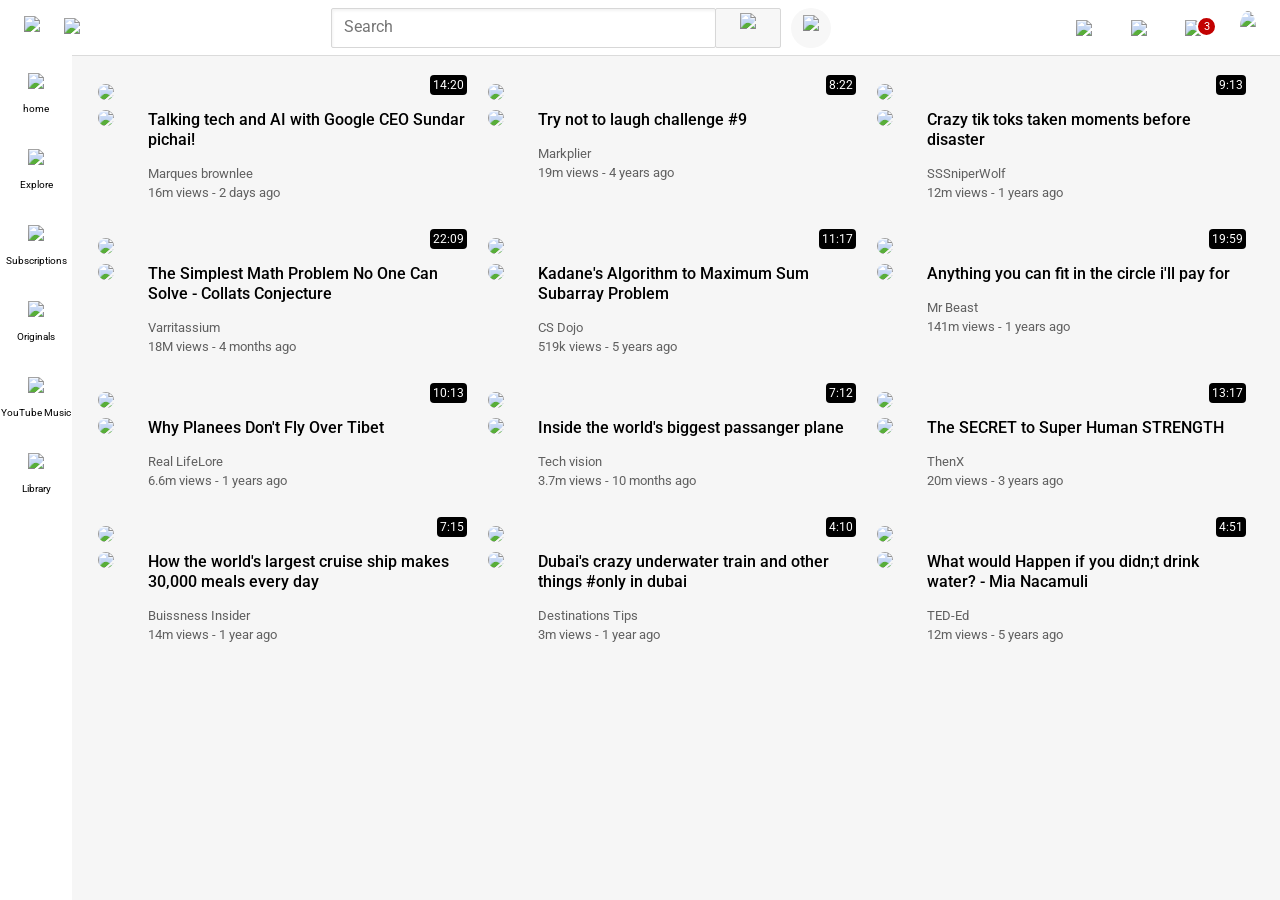
==== index.html @ e35937d2 "Add files via upload" ====
<!DOCTYPE html>
<html>
    <head>
        <title>
            karthik-rathor-youtube-Clone.com
        </title>
        <link rel="stylesheet" href="Style.css">
        <link rel="Stylesheet" href="Header.css">
        <link rel="stylesheet" href="Side-Bar.css">
        <link rel="preconnect" href="https://fonts.googleapis.com">
        <link rel="preconnect" href="https://fonts.gstatic.com" crossorigin>
        <link href="https://fonts.googleapis.com/css2?family=Montserrat:ital,wght@0,100..900;1,100..900&family=Roboto:ital,wght@0,100..900;1,100..900&display=swap" rel="stylesheet">
    </head>
    <body style=" margin: 0px;
                    background-color: rgb(246, 246, 246);
                    padding-left: 98px;
                    padding-top: 84px;
                    padding-right: 28px;">
                    
        <div class="header">
            <div class="left-section">
                <img src="/YOUTUBE.htmll/icons/three-line-menu.svg" class="three-line-menu">
                <img src="/YOUTUBE.htmll/icons/youtube-logo.svg" class="yt-logo">
            </div>
            <div class="middle-section">
                <input type="search" placeholder="Search" class="search-box">
                <button class="search-icon-btn">
                    <img src="/YOUTUBE.htmll/icons/search.svg" class="search-icon">
                    <div class="tooltip">
                        Search
                    </div>
                </button>
                <button class="voice-search-icon-btn">
                    <img src="/YOUTUBE.htmll/icons/voice-search-icon.svg" class="voice-search-icon">
                    <div class="tooltip-2">
                        Search with your Voice
                    </div>
                </button>
            </div>
            <div class="right-section">
                <div class="upload-icon-tooltip">
                    <img class="upload-icon" src="/YOUTUBE.htmll/icons/upload.svg">
                     <div class="tooltip-3">
                        Create
                     </div>
                </div>
                <div class="youtube-apps-tooltip">
                    <img class="youtube-apps" src="/YOUTUBE.htmll/icons/youtube-apps.svg">
                    <div class="tooltip-4">
                        YouTube Apps
                    </div>
                </div>
                    <div class="notification-icon-count">
                        <img class="notification-icon" src="/YOUTUBE.htmll/icons/notifications.svg">
                        <div class="notification-count">
                            3
                        </div>
                        <div class="tooltip-5">
                            Notifications
                        </div>
                    </div>
                <img class="my-pfp-icon" src="/YOUTUBE.htmll/channel-pfp/Designer.jpg">
            </div>
        </div>
        <div class="Side-bar">
            <div class="sidebar-link">
                <img src="/YOUTUBE.htmll/icons/home.svg" class="Home-icon">
                <div>home</div>
            </div>
            <div class="sidebar-link">
                <img src="/YOUTUBE.htmll/icons/explore.svg" class="Explore-icon">
                <div>Explore</div>
            </div>
            <div class="sidebar-link">
                <img src="/YOUTUBE.htmll/icons/subscriptions.svg" class="Subscription-icon">
                <div>Subscriptions</div>
            </div>
            <div class="sidebar-link">
                <img src="/YOUTUBE.htmll/icons/originals.svg" class="Originals-icon">
                <div>Originals</div>
            </div>
            <div class="sidebar-link">
                <img src="/YOUTUBE.htmll/icons/youtube-music.svg" class="Music-icon">
                <div>YouTube Music</div>
            </div>
            <div class="sidebar-link">
                <img src="/YOUTUBE.htmll/icons/library.svg" class="Library-icon">
                <div>Library</div>
            </div>
        </div>
        <div class="grid">
          <div class="video-preview">
            <a href="https://www.youtube.com/watch?v=n2RNcPRtAiY" >
                <img src="/YOUTUBE.htmll/thumbnail/thumbnail-1.webp" class="thumbnail">
            </a>
            <div class="video-thumbnail">
              <div class="time-stamp">
                14:20
              </div>
            </div>
                <div class="video-credits">
                    <div class="channel-pfp">
                            <img src="/YOUTUBE.htmll/channel-pfp/pfp-1.jpeg" class="pfp">
                    </div>
                    <div class="video-info">
                        <p class="title"> Talking tech and AI with Google CEO Sundar pichai!</p>
                        <p class="author"> Marques brownlee</p>
                        <p class="stats"> 16m views - 2 days ago</p>
                    </div>
                </div>
            </div>

            <div class="video-preview">
                <div class="video-thumbnail">
                    <img src="/YOUTUBE.htmll/thumbnail/thumbnail-2.webp" class="thumbnail">
                    <div class="time-stamp">
                        8:22
                    </div>
                </div>
                <div class="video-credits">
                    <div class="channel-pfp">
                        <img src="/YOUTUBE.htmll/channel-pfp/pfp-2.jpeg" class="pfp">
                    </div>
                    <div class="video-info">
                        <p class="title"> Try not to laugh challenge #9</p>
                        <p class="author"> Markplier</p>
                        <p class="stats"> 19m views - 4 years ago</p>
                    </div>
                </div>
            </div>

            <div class="video-preview">
                <div class="video-thumbnail">
                    <img src="/YOUTUBE.htmll/thumbnail/thumbnail-3.webp" class="thumbnail">
                    <div class="time-stamp">
                        9:13
                    </div>
                </div>
                <div class="video-credits">
                    <div class="channel-pfp">
                        <img src="/YOUTUBE.htmll/channel-pfp/pfp-3.jpeg" class="pfp">
                    </div>
                    <div class="video-info">
                        <p class="title"> Crazy tik toks taken moments before disaster</p>
                        <p class="author"> SSSniperWolf</p>
                        <p class="stats"> 12m views - 1 years ago</p>
                    </div>
                </div>
            </div>

            <div class="video-preview">
                <div class="video-thumbnail">
                    <img src="/YOUTUBE.htmll/thumbnail/thumbnail-4.webp" class="thumbnail">
                    <div class="time-stamp">
                        22:09
                    </div>
                </div>
                <div class="video-credits">
                    <div class="channel-pfp">
                        <img src="/YOUTUBE.htmll/channel-pfp/channel-4.jpeg" class="pfp">
                    </div>
                    <div class="video-info">
                        <p class="title"> The Simplest Math Problem No One Can Solve - Collats Conjecture </p>
                        <p class="author"> Varritassium</p>
                        <p class="stats"> 18M views - 4 months ago</p>
                    </div>
                </div>
            </div>

            <div class="video-preview">
                <div class="video-thumbnail">
                    <img src="/YOUTUBE.htmll/thumbnail/thumbnail-5.webp" class="thumbnail">
                    <div class="time-stamp">
                        11:17
                    </div>
                </div>
                <div class="video-credits">
                    <div class="channel-pfp">
                        <img src="/YOUTUBE.htmll/channel-pfp/channel-5.jpeg" class="pfp">
                    </div>
                    <div class="video-info">
                        <p class="title"> Kadane's Algorithm to Maximum Sum Subarray Problem</p>
                        <p class="author"> CS Dojo</p>
                        <p class="stats"> 519k views - 5 years ago</p>
                    </div>
                </div>
            </div>

            <div class="video-preview">
                <div class="video-thumbnail">
                    <img src="/YOUTUBE.htmll/thumbnail/thumbnail-6.webp" class="thumbnail">
                    <div class="time-stamp">
                        19:59
                    </div>
                </div>
                <div class="video-credits">
                    <div class="channel-pfp">
                        <img src="/YOUTUBE.htmll/channel-pfp/channel-6.jpeg" class="pfp">
                    </div>
                    <div class="video-info">
                        <p class="title">Anything you can fit in the circle i'll pay for</p>
                        <p class="author"> Mr Beast</p>
                        <p class="stats"> 141m views - 1 years ago</p>
                    </div>
                </div>
            </div>

            <div class="video-preview">
                <div class="video-thumbnail">
                    <img src="/YOUTUBE.htmll/thumbnail/thumbnail-7.webp" class="thumbnail">
                    <div class="time-stamp">
                        10:13
                    </div>
                </div>
                <div class="video-credits">
                    <div class="channel-pfp">
                        <img src="/YOUTUBE.htmll/channel-pfp/channel-7.jpeg" class="pfp">
                    </div>
                    <div class="video-info">
                        <p class="title"> Why Planees Don't Fly Over Tibet</p>
                        <p class="author"> Real LifeLore</p>
                        <p class="stats"> 6.6m views - 1 years ago</p>
                    </div>
                </div>
            </div>

            <div class="video-preview">
                <div class="video-thumbnail">
                    <img src="/YOUTUBE.htmll/thumbnail/thumbnail-8.webp" class="thumbnail">
                    <div class="time-stamp">
                        7:12
                    </div>
                </div>
                <div class="video-credits">
                    <div class="channel-pfp">
                        <img src="/YOUTUBE.htmll/channel-pfp/channel-8.jpeg" class="pfp">
                    </div>
                    <div class="video-info">
                        <p class="title"> Inside the world's biggest passanger plane</p>
                        <p class="author"> Tech vision</p>
                        <p class="stats"> 3.7m views - 10 months ago</p>
                    </div>
                </div>
            </div>

            <div class="video-preview">
                <div class="video-thumbnail">
                    <img src="/YOUTUBE.htmll/thumbnail/thumbnail-9.webp" class="thumbnail">
                    <div class="time-stamp">
                        13:17
                    </div>
                </div>
                <div class="video-credits">
                    <div class="channel-pfp">
                        <img src="/YOUTUBE.htmll/channel-pfp/channel-9.jpeg" class="pfp">
                    </div>
                    <div class="video-info">
                        <p class="title"> The SECRET  to Super Human STRENGTH</p>
                        <p class="author"> ThenX</p>
                        <p class="stats"> 20m views - 3 years ago</p>
                    </div>
                </div>
            </div>

            <div class="video-preview">
                <div class="video-thumbnail">
                    <img src="/YOUTUBE.htmll/thumbnail/thumbnail-10.webp" class="thumbnail">
                    <div class="time-stamp">
                        7:15
                    </div>
                </div>
                <div class="video-credits">
                    <div class="channel-pfp">
                        <img src="/YOUTUBE.htmll/channel-pfp/channel-10.jpeg" class="pfp">
                    </div>
                    <div class="video-info">
                        <p class="title"> How the world's largest cruise ship makes 30,000 meals every day </p>
                        <p class="author"> Buissness Insider</p>
                        <p class="stats"> 14m views - 1 year ago</p>
                    </div>
                </div>
            </div>

            <div class="video-preview">
                <div class="video-thumbnail">
                    <img src="/YOUTUBE.htmll/thumbnail/thumbnail-11.webp" class="thumbnail">
                    <div class="time-stamp">
                        4:10
                    </div>
                </div>
                <div class="video-credits">
                    <div class="channel-pfp">
                        <img src="/YOUTUBE.htmll/channel-pfp/channel-11.jpeg" class="pfp">
                    </div>
                    <div class="video-info">
                        <p class="title"> Dubai's crazy underwater train and other things #only in dubai</p>
                        <p class="author"> Destinations Tips</p>
                        <p class="stats"> 3m views - 1 year ago</p>
                    </div>
                </div>
            </div>

            <div class="video-preview">
                <div class="video-thumbnail">
                    <img src="/YOUTUBE.htmll/thumbnail/thumbnail-12.webp" class="thumbnail">
                    <div class="time-stamp">
                        4:51
                    </div>
                </div>
                <div class="video-credits">
                    <div class="channel-pfp">
                        <img src="/YOUTUBE.htmll/channel-pfp/channel-12.jpeg" class="pfp">
                    </div>
                    <div class="video-info">
                        <p class="title"> What would Happen if you didn;t drink water? - Mia Nacamuli</p>
                        <p class="author"> TED-Ed</p>
                        <p class="stats"> 12m views - 5 years ago</p>
                    </div>
                </div>
            </div>
        </div>
    </body>
</html>
---- Style.css ----
.grid{
    display: grid;
    grid-template-columns: 1fr 1fr 1fr;
    column-gap: 15px;
    row-gap: 25px;
}

@media (max-width: 750px){
    .grid{
        grid-template-columns: 1fr 1fr;
    }
}

@media (min-width: 1300px){
    .grid{
        grid-template-columns: 1fr 1fr 1fr 1fr;
    }
}

@media (min-width: 1299px) and (max-width: 751px){
    .grid{
        grid-template-columns: 1fr 1fr 1fr;
    }
}

.video-thumbnail{
    position: relative;
}
.time-stamp{
    background-color: black;
    color: white;
    position: absolute;
    bottom: 15px;
    right: 6px;
    border-radius: 4px;
    padding: 3px;
    font-family: 'Roboto';
    font-size: 12px;
}
.thumbnail{
    border-radius: 10px;
    width: 100%;
    margin-bottom: 6px;
}
.video-preview{
    padding: px;
    border-radius: 10px;
    transition: background-color 1s;
}

.pfp{
    width: 32px;
    border-radius: 100%;
}
.title{
    margin-top: 0px;
    font-family: 'Roboto';
    font-weight: 500;
    line-height: 20px;
}
.author{
    font-family: 'Roboto';
    font-size: 13px;
    color: #606060;
    margin-bottom: 4px;
}
.stats{
    font-family: 'Roboto';
    font-size: 13px;
    color: #606060;
    margin-top: 0px;
}
.video-credits{
    display: grid;
    grid-template-columns: 40px 1fr;
    column-gap: 10px;
    height: auto;
}
---- Header.css ----
.three-line-menu{
    height: 24px;
    margin-left: 24px;
    margin-right: 24px;
}
.yt-logo{
    height: 20px;
}
.search-box{
    flex: 1;
    height: 40px;
    padding-left: 12px;
    border-style: solid;
    border-color: #d7d7d7;
    border-width: 1px;
    border-radius: 2px;
    box-shadow: inset 1px 2px 3px rgba(0,0,0,0.05);
    outline-color: rgb(2, 80, 204);
}
.search-icon{
    height: 25px;
    margin-top: 3px;
}
.search-icon-btn{
    display: flex;
    flex-direction: row;
    justify-content: center;
    height: 40px;;
    width: 66px;
    background-color: #F7F7F7;
    border-style: solid;
    border-color: #d7d7d7;
    border-width: 1px;
    margin-left: -1px;
    margin-right: 10px;
    border-radius: 2px;
    position: relative;
}
.search-icon-btn .tooltip{
    position: absolute;
    background-color: rgb(128, 128, 128);
    color: white;
    padding-top: 4px;
    padding-bottom: 4px;
    padding-left: 8px;
    padding-right: 8px;
    border-radius: 5px;
    bottom: -34px;
    right: 2.5px;
    opacity: 0;
    transition: opacity 0.3s;
    pointer-events: none;
}
.search-icon-btn:hover .tooltip{
    opacity: 1;
}
.search-box::placeholder{
    font-family: 'Roboto', Ariel;
    font-size: 16px;
}
.voice-search-icon{
    height: 25px;
}
.voice-search-icon-btn{
    display: flex;
    flex-direction: row;
    justify-content: center;
    padding-top: 5px;
    height: 40px;
    width: 40px;
    border-radius: 40px;
    background-color: #F7F7F7;
    border: none;
    position: relative;
    transition: opacity 0.3s;
}
.voice-search-icon-btn .tooltip-2{
    position: absolute;
    background-color: rgb(128, 128, 128);
    color: white;
    padding-top: 4px;
    padding-bottom: 4px;
    padding-left: 8px;
    padding-right: 8px;
    border-radius: 5px;
    bottom: -33.5px;
    width: 140px;
    opacity: 0;
    transition: opacity 0.3s;
    pointer-events: none;
}
.voice-search-icon-btn:hover .tooltip-2{
    opacity: 1;
}
.voice-search-icon{
    margin-top: 2px;
}
.upload-icon{
    width: 24px;
}
.upload-icon-tooltip{
    position: relative;
    display: flex;
    flex-direction: row;
    justify-content: center;
}
.upload-icon-tooltip .tooltip-3{
    bottom: -41px;
    position: absolute;
    background-color: rgb(128, 128, 128);
    color: white;
    font-size: 13.3px;
    padding-top: 4px;
    padding-bottom: 4px;
    padding-left: 8px;
    padding-right: 8px;
    border-radius: 5px;
    opacity: 0;
    pointer-events: none;
    transition: 0.3s;
    font-family: 'roboto';
}
.upload-icon-tooltip:hover .tooltip-3{
    opacity: 1;
}
.youtube-apps{
    width: 24px;
}
.youtube-apps-tooltip{
    position: relative;
    display: flex;
    flex-direction: row;
    justify-content: center;
}
.youtube-apps-tooltip .tooltip-4{
    position: absolute;
    bottom: -41px;
    position: absolute;
    background-color: rgb(128, 128, 128);
    color: white;
    font-size: 13.3px;
    padding-top: 4px;
    padding-bottom: 4px;
    padding-left: 8px;
    padding-right: 8px;
    border-radius: 5px;
    opacity: 0;
    pointer-events: none;
    transition: 0.3s;
    font-family: 'roboto';
    width: 87px;
}
.youtube-apps-tooltip:hover .tooltip-4{
    opacity: 1;
}
.notification-icon{
    width: 24px;
}
.notification-icon-count{
    position: relative;
    display: flex;
    flex-direction: row;
    justify-content: center;
}
.notification-count{
    position: absolute;
    top: -4px;
    right: -8px;
    background-color: rgb(194, 1, 1);
    padding-left: 5.5px;
    padding-right: 5.5px;
    padding-top: 2px;
    padding-bottom: 2px;
    text-align: center;
    border-style: solid;
    border-width: 2px;
    border-color: white; 
    color: white;
    font-family: 'Roboto';
    font-size: 11px;
    border-radius: 100%;
}
.notification-icon-count .tooltip-5{
    position: absolute;
    bottom: -41px;
    position: absolute;
    background-color: rgb(128, 128, 128);
    color: white;
    font-size: 13.3px;
    padding-top: 4px;
    padding-bottom: 4px;
    padding-left: 8px;
    padding-right: 8px;
    border-radius: 5px;
    opacity: 0;
    pointer-events: none;
    transition: 0.3s;
    font-family: 'roboto';
}
.notification-icon-count:hover .tooltip-5{
    opacity: 1;
}
.my-pfp-icon{
    height: 34px;
    border-radius: 100%;
}
.header{
    z-index: 100;
    height: 55px;
    display: flex;
    flex-direction: row;
    justify-content: space-between;
    position: fixed;
    top: 0px;
    left: 0px;
    right: 0px;
    background-color: white;
    border-bottom-width: 1px;
    border-top-width: 1px;
    border-bottom-style: solid;
    border-bottom-color: rgb(219, 219, 219);

}
.left-section{
    display: flex;
    align-items: center;
}
.middle-section{
    display: flex;
    align-items: center;
    flex: 1;
    margin-left: 70px;
    margin-right: 35px;
    max-width:  500px;
}
.right-section{
    margin-right: 24px;
    margin-left: 29px;
    width: 180px;
    display: flex;
    align-items: center;
    justify-content: space-between;
    flex-shrink: 0;
}
.search-button{
    height: 40px;
    width: 60px;
}
---- Side-Bar.css ----
.Side-bar{
    position: fixed;
    left: 0px;
    background-color: white;
    top: 55px;
    width: 72px;
    height: 100%;
    z-index: 101;
}
.sidebar-link{
    display: flex;
    flex-direction: column;
    align-items: center;
    justify-content: center;
    height: 76px;
    transition: background-color 0.5s;
    cursor:pointer;
}
.sidebar-link:hover{
    background-color: rgb(222, 216, 216);
}
.sidebar-link img{
    height: 24px;
    margin-bottom: 6px;
}
.sidebar-link div{
    font-family: 'Roboto';
    font-size: 10px;
}
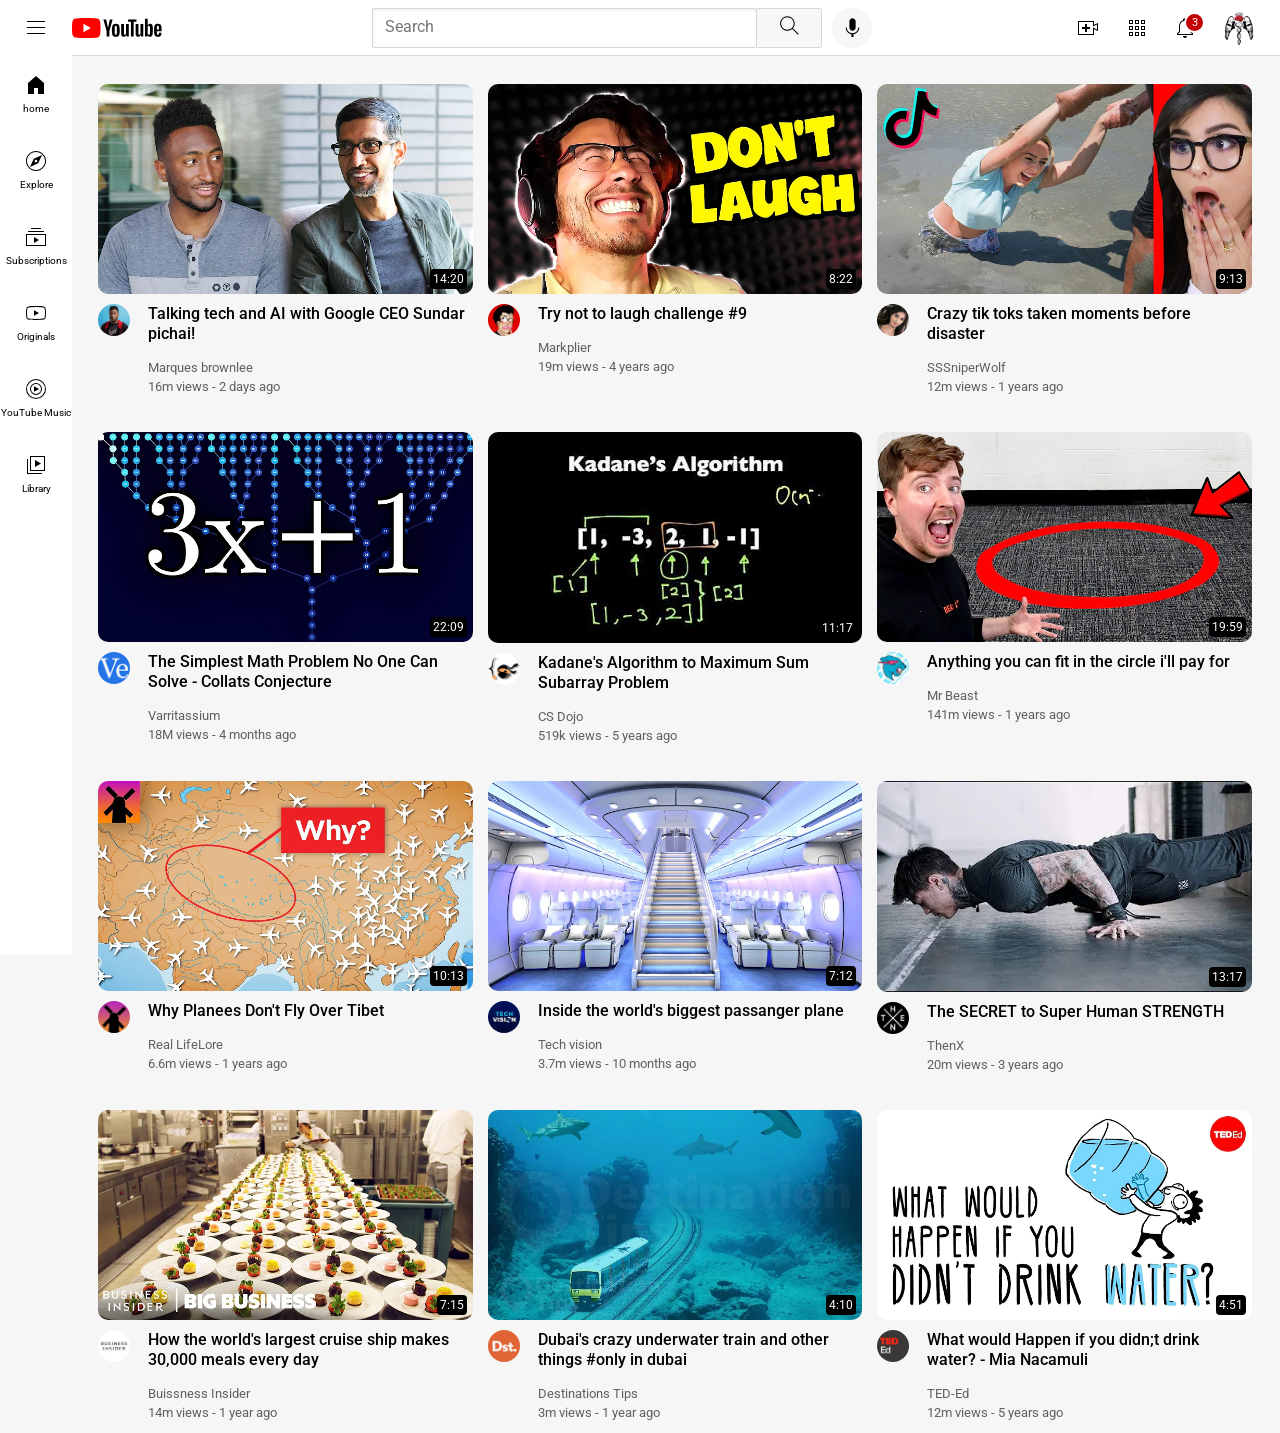
==== commit d0626fe5: "Add files via upload" ====
--- a/index.html
+++ b/index.html
@@ -19,19 +19,19 @@
                     
         <div class="header">
             <div class="left-section">
-                <img src="/YOUTUBE.htmll/icons/three-line-menu.svg" class="three-line-menu">
-                <img src="/YOUTUBE.htmll/icons/youtube-logo.svg" class="yt-logo">
+                <img src="icons/three-line-menu.svg" class="three-line-menu">
+                <img src="icons/youtube-logo.svg" class="yt-logo">
             </div>
             <div class="middle-section">
                 <input type="search" placeholder="Search" class="search-box">
                 <button class="search-icon-btn">
-                    <img src="/YOUTUBE.htmll/icons/search.svg" class="search-icon">
+                    <img src="icons/search.svg" class="search-icon">
                     <div class="tooltip">
                         Search
                     </div>
                 </button>
                 <button class="voice-search-icon-btn">
-                    <img src="/YOUTUBE.htmll/icons/voice-search-icon.svg" class="voice-search-icon">
+                    <img src="icons/voice-search-icon.svg" class="voice-search-icon">
                     <div class="tooltip-2">
                         Search with your Voice
                     </div>
@@ -39,19 +39,19 @@
             </div>
             <div class="right-section">
                 <div class="upload-icon-tooltip">
-                    <img class="upload-icon" src="/YOUTUBE.htmll/icons/upload.svg">
+                    <img class="upload-icon" src="icons/upload.svg">
                      <div class="tooltip-3">
                         Create
                      </div>
                 </div>
                 <div class="youtube-apps-tooltip">
-                    <img class="youtube-apps" src="/YOUTUBE.htmll/icons/youtube-apps.svg">
+                    <img class="youtube-apps" src="icons/youtube-apps.svg">
                     <div class="tooltip-4">
                         YouTube Apps
                     </div>
                 </div>
                     <div class="notification-icon-count">
-                        <img class="notification-icon" src="/YOUTUBE.htmll/icons/notifications.svg">
+                        <img class="notification-icon" src="icons/notifications.svg">
                         <div class="notification-count">
                             3
                         </div>
@@ -59,39 +59,39 @@
                             Notifications
                         </div>
                     </div>
-                <img class="my-pfp-icon" src="/YOUTUBE.htmll/channel-pfp/Designer.jpg">
+                <img class="my-pfp-icon" src="channel-pfp/Designer.jpg">
             </div>
         </div>
         <div class="Side-bar">
             <div class="sidebar-link">
-                <img src="/YOUTUBE.htmll/icons/home.svg" class="Home-icon">
+                <img src="icons/home.svg" class="Home-icon">
                 <div>home</div>
             </div>
             <div class="sidebar-link">
-                <img src="/YOUTUBE.htmll/icons/explore.svg" class="Explore-icon">
+                <img src="icons/explore.svg" class="Explore-icon">
                 <div>Explore</div>
             </div>
             <div class="sidebar-link">
-                <img src="/YOUTUBE.htmll/icons/subscriptions.svg" class="Subscription-icon">
+                <img src="icons/subscriptions.svg" class="Subscription-icon">
                 <div>Subscriptions</div>
             </div>
             <div class="sidebar-link">
-                <img src="/YOUTUBE.htmll/icons/originals.svg" class="Originals-icon">
+                <img src="icons/originals.svg" class="Originals-icon">
                 <div>Originals</div>
             </div>
             <div class="sidebar-link">
-                <img src="/YOUTUBE.htmll/icons/youtube-music.svg" class="Music-icon">
+                <img src="icons/youtube-music.svg" class="Music-icon">
                 <div>YouTube Music</div>
             </div>
             <div class="sidebar-link">
-                <img src="/YOUTUBE.htmll/icons/library.svg" class="Library-icon">
+                <img src="icons/library.svg" class="Library-icon">
                 <div>Library</div>
             </div>
         </div>
         <div class="grid">
           <div class="video-preview">
             <a href="https://www.youtube.com/watch?v=n2RNcPRtAiY" >
-                <img src="/YOUTUBE.htmll/thumbnail/thumbnail-1.webp" class="thumbnail">
+                <img src="thumbnail/thumbnail-1.webp" class="thumbnail">
             </a>
             <div class="video-thumbnail">
               <div class="time-stamp">
@@ -100,7 +100,7 @@
             </div>
                 <div class="video-credits">
                     <div class="channel-pfp">
-                            <img src="/YOUTUBE.htmll/channel-pfp/pfp-1.jpeg" class="pfp">
+                            <img src="channel-pfp/pfp-1.jpeg" class="pfp">
                     </div>
                     <div class="video-info">
                         <p class="title"> Talking tech and AI with Google CEO Sundar pichai!</p>
@@ -112,14 +112,14 @@
 
             <div class="video-preview">
                 <div class="video-thumbnail">
-                    <img src="/YOUTUBE.htmll/thumbnail/thumbnail-2.webp" class="thumbnail">
+                    <img src="thumbnail/thumbnail-2.webp" class="thumbnail">
                     <div class="time-stamp">
                         8:22
                     </div>
                 </div>
                 <div class="video-credits">
                     <div class="channel-pfp">
-                        <img src="/YOUTUBE.htmll/channel-pfp/pfp-2.jpeg" class="pfp">
+                        <img src="channel-pfp/pfp-2.jpeg" class="pfp">
                     </div>
                     <div class="video-info">
                         <p class="title"> Try not to laugh challenge #9</p>
@@ -131,14 +131,14 @@
 
             <div class="video-preview">
                 <div class="video-thumbnail">
-                    <img src="/YOUTUBE.htmll/thumbnail/thumbnail-3.webp" class="thumbnail">
+                    <img src="thumbnail/thumbnail-3.webp" class="thumbnail">
                     <div class="time-stamp">
                         9:13
                     </div>
                 </div>
                 <div class="video-credits">
                     <div class="channel-pfp">
-                        <img src="/YOUTUBE.htmll/channel-pfp/pfp-3.jpeg" class="pfp">
+                        <img src="channel-pfp/pfp-3.jpeg" class="pfp">
                     </div>
                     <div class="video-info">
                         <p class="title"> Crazy tik toks taken moments before disaster</p>
@@ -150,14 +150,14 @@
 
             <div class="video-preview">
                 <div class="video-thumbnail">
-                    <img src="/YOUTUBE.htmll/thumbnail/thumbnail-4.webp" class="thumbnail">
+                    <img src="thumbnail/thumbnail-4.webp" class="thumbnail">
                     <div class="time-stamp">
                         22:09
                     </div>
                 </div>
                 <div class="video-credits">
                     <div class="channel-pfp">
-                        <img src="/YOUTUBE.htmll/channel-pfp/channel-4.jpeg" class="pfp">
+                        <img src="channel-pfp/channel-4.jpeg" class="pfp">
                     </div>
                     <div class="video-info">
                         <p class="title"> The Simplest Math Problem No One Can Solve - Collats Conjecture </p>
@@ -169,14 +169,14 @@
 
             <div class="video-preview">
                 <div class="video-thumbnail">
-                    <img src="/YOUTUBE.htmll/thumbnail/thumbnail-5.webp" class="thumbnail">
+                    <img src="thumbnail/thumbnail-5.webp" class="thumbnail">
                     <div class="time-stamp">
                         11:17
                     </div>
                 </div>
                 <div class="video-credits">
                     <div class="channel-pfp">
-                        <img src="/YOUTUBE.htmll/channel-pfp/channel-5.jpeg" class="pfp">
+                        <img src="channel-pfp/channel-5.jpeg" class="pfp">
                     </div>
                     <div class="video-info">
                         <p class="title"> Kadane's Algorithm to Maximum Sum Subarray Problem</p>
@@ -188,14 +188,14 @@
 
             <div class="video-preview">
                 <div class="video-thumbnail">
-                    <img src="/YOUTUBE.htmll/thumbnail/thumbnail-6.webp" class="thumbnail">
+                    <img src="thumbnail/thumbnail-6.webp" class="thumbnail">
                     <div class="time-stamp">
                         19:59
                     </div>
                 </div>
                 <div class="video-credits">
                     <div class="channel-pfp">
-                        <img src="/YOUTUBE.htmll/channel-pfp/channel-6.jpeg" class="pfp">
+                        <img src="channel-pfp/channel-6.jpeg" class="pfp">
                     </div>
                     <div class="video-info">
                         <p class="title">Anything you can fit in the circle i'll pay for</p>
@@ -207,14 +207,14 @@
 
             <div class="video-preview">
                 <div class="video-thumbnail">
-                    <img src="/YOUTUBE.htmll/thumbnail/thumbnail-7.webp" class="thumbnail">
+                    <img src="thumbnail/thumbnail-7.webp" class="thumbnail">
                     <div class="time-stamp">
                         10:13
                     </div>
                 </div>
                 <div class="video-credits">
                     <div class="channel-pfp">
-                        <img src="/YOUTUBE.htmll/channel-pfp/channel-7.jpeg" class="pfp">
+                        <img src="channel-pfp/channel-7.jpeg" class="pfp">
                     </div>
                     <div class="video-info">
                         <p class="title"> Why Planees Don't Fly Over Tibet</p>
@@ -226,14 +226,14 @@
 
             <div class="video-preview">
                 <div class="video-thumbnail">
-                    <img src="/YOUTUBE.htmll/thumbnail/thumbnail-8.webp" class="thumbnail">
+                    <img src="thumbnail/thumbnail-8.webp" class="thumbnail">
                     <div class="time-stamp">
                         7:12
                     </div>
                 </div>
                 <div class="video-credits">
                     <div class="channel-pfp">
-                        <img src="/YOUTUBE.htmll/channel-pfp/channel-8.jpeg" class="pfp">
+                        <img src="channel-pfp/channel-8.jpeg" class="pfp">
                     </div>
                     <div class="video-info">
                         <p class="title"> Inside the world's biggest passanger plane</p>
@@ -245,14 +245,14 @@
 
             <div class="video-preview">
                 <div class="video-thumbnail">
-                    <img src="/YOUTUBE.htmll/thumbnail/thumbnail-9.webp" class="thumbnail">
+                    <img src="thumbnail/thumbnail-9.webp" class="thumbnail">
                     <div class="time-stamp">
                         13:17
                     </div>
                 </div>
                 <div class="video-credits">
                     <div class="channel-pfp">
-                        <img src="/YOUTUBE.htmll/channel-pfp/channel-9.jpeg" class="pfp">
+                        <img src="channel-pfp/channel-9.jpeg" class="pfp">
                     </div>
                     <div class="video-info">
                         <p class="title"> The SECRET  to Super Human STRENGTH</p>
@@ -264,14 +264,14 @@
 
             <div class="video-preview">
                 <div class="video-thumbnail">
-                    <img src="/YOUTUBE.htmll/thumbnail/thumbnail-10.webp" class="thumbnail">
+                    <img src="thumbnail/thumbnail-10.webp" class="thumbnail">
                     <div class="time-stamp">
                         7:15
                     </div>
                 </div>
                 <div class="video-credits">
                     <div class="channel-pfp">
-                        <img src="/YOUTUBE.htmll/channel-pfp/channel-10.jpeg" class="pfp">
+                        <img src="channel-pfp/channel-10.jpeg" class="pfp">
                     </div>
                     <div class="video-info">
                         <p class="title"> How the world's largest cruise ship makes 30,000 meals every day </p>
@@ -283,14 +283,14 @@
 
             <div class="video-preview">
                 <div class="video-thumbnail">
-                    <img src="/YOUTUBE.htmll/thumbnail/thumbnail-11.webp" class="thumbnail">
+                    <img src="thumbnail/thumbnail-11.webp" class="thumbnail">
                     <div class="time-stamp">
                         4:10
                     </div>
                 </div>
                 <div class="video-credits">
                     <div class="channel-pfp">
-                        <img src="/YOUTUBE.htmll/channel-pfp/channel-11.jpeg" class="pfp">
+                        <img src="channel-pfp/channel-11.jpeg" class="pfp">
                     </div>
                     <div class="video-info">
                         <p class="title"> Dubai's crazy underwater train and other things #only in dubai</p>
@@ -302,14 +302,14 @@
 
             <div class="video-preview">
                 <div class="video-thumbnail">
-                    <img src="/YOUTUBE.htmll/thumbnail/thumbnail-12.webp" class="thumbnail">
+                    <img src="thumbnail/thumbnail-12.webp" class="thumbnail">
                     <div class="time-stamp">
                         4:51
                     </div>
                 </div>
                 <div class="video-credits">
                     <div class="channel-pfp">
-                        <img src="/YOUTUBE.htmll/channel-pfp/channel-12.jpeg" class="pfp">
+                        <img src="channel-pfp/channel-12.jpeg" class="pfp">
                     </div>
                     <div class="video-info">
                         <p class="title"> What would Happen if you didn;t drink water? - Mia Nacamuli</p>
